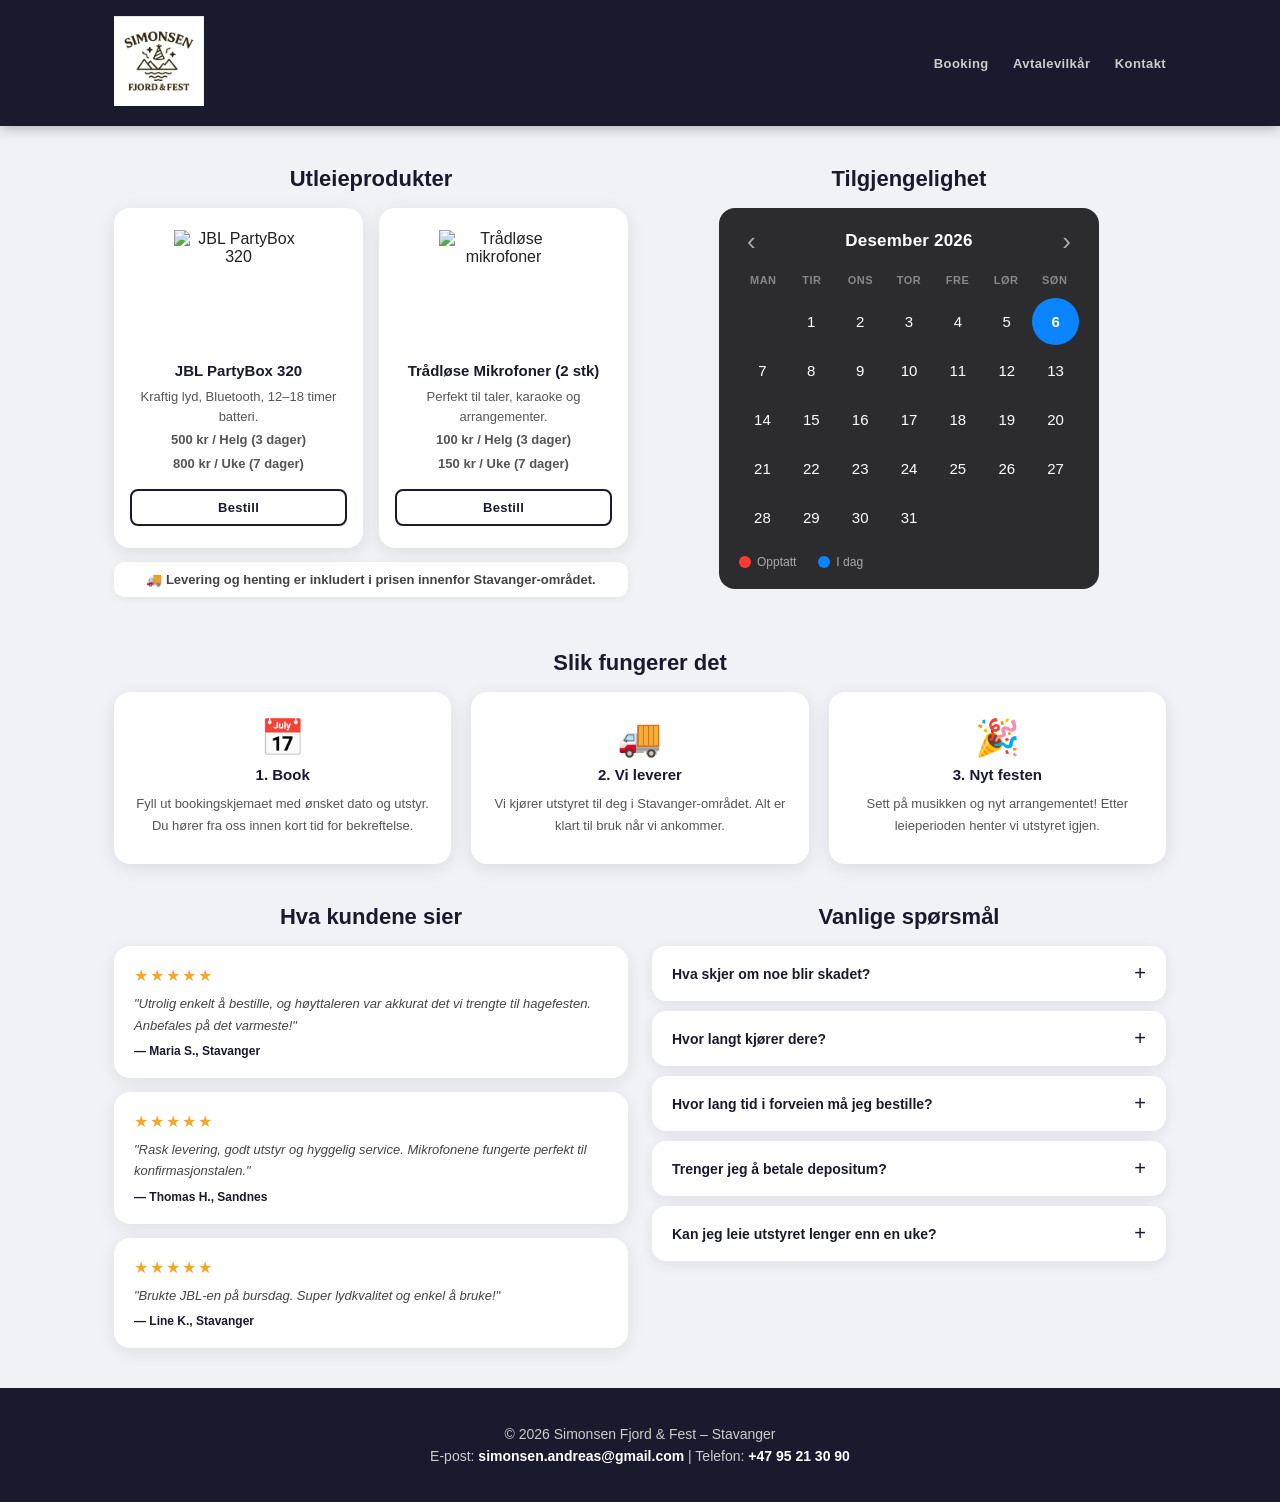
==== index.html @ 6d44a98d "Update index.html" ====
<!DOCTYPE html>
<html lang="no">

<head>
<meta charset="UTF-8">
<meta name="viewport" content="width=device-width, initial-scale=1.0">
<title>Simonsen Fjord & Fest – Utleie av lydutstyr</title>
<link rel="stylesheet" href="style.css?v=106">
<link rel="icon" type="image/png" href="logo.png">
</head>

<body>

<header>
<div class="header-container">
<a href="index.html">
<img src="logo.png" alt="Simonsen Fjord & Fest logo" class="logo">
</a>
<nav id="hoved-nav">
<a href="booking.html">Booking</a>
<a href="vilkar.html">Avtalevilkår</a>
<a href="#kontakt">Kontakt</a>
<button class="hamburger" id="hamburger" aria-label="Åpne meny" onclick="toggleMeny()">
<span></span><span></span><span></span>
</button>
</nav>
</div>
</header>

<div class="mobil-meny" id="mobil-meny">
<a href="booking.html" onclick="lukkMeny()">Booking</a>
<a href="vilkar.html" onclick="lukkMeny()">Avtalevilkår</a>
<a href="#kontakt" onclick="lukkMeny()">Kontakt</a>
</div>

<main>

<!-- RAD 1: Produkter + Kalender -->
<div class="rad topp-rad">
<section id="utleie">
<h2>Utleieprodukter</h2>
<div class="products">
<div class="product">
<img src="https://no.jbl.com/dw/image/v2/BFND_PRD/on/demandware.static/-/Sites-masterCatalog_Harman/default/dwc48660df/JBL_PARTYBOX_STAGE_320_HERO_2_47988_x3.png?sw=680&sh=680" alt="JBL PartyBox 320">
<h3>JBL PartyBox 320</h3>
<p>Kraftig lyd, Bluetooth, 12–18 timer batteri.</p>
<p class="price">500 kr / Helg (3 dager)</p>
<p class="price">800 kr / Uke (7 dager)</p>
<a href="booking.html" class="bestill-btn">Bestill</a>
</div>
<div class="product">
<img src="https://no.jbl.com/dw/image/v2/BFND_PRD/on/demandware.static/-/Sites-masterCatalog_Harman/default/dwb4c79b6f/JBL_PARTYBOX_WIRELESS_MIC_HERO_V1_48627_x1.png?sw=1605&sh=1605" alt="Trådløse mikrofoner">
<h3>Trådløse Mikrofoner (2 stk)</h3>
<p>Perfekt til taler, karaoke og arrangementer.</p>
<p class="price">100 kr / Helg (3 dager)</p>
<p class="price">150 kr / Uke (7 dager)</p>
<a href="booking.html" class="bestill-btn">Bestill</a>
</div>
</div>
<p class="delivery-summary">🚚 Levering og henting er inkludert i prisen innenfor Stavanger‑området.</p>
</section>

<section id="kalender" class="calendar">
<h2>Tilgjengelighet</h2>
<div class="apple-kalender" id="appleKalender">
<div class="kal-header">
<button class="kal-nav" id="kal-forrige">&#8249;</button>
<span class="kal-maaned-navn" id="kalMaanedNavn"></span>
<button class="kal-nav" id="kal-neste">&#8250;</button>
</div>
<div class="kal-ukedager">
<span>MAN</span><span>TIR</span><span>ONS</span>
<span>TOR</span><span>FRE</span><span>LØR</span><span>SØN</span>
</div>
<div class="kal-grid" id="kalGrid"></div>
<div class="kal-forklaring">
<span class="kal-dot rød"></span> Opptatt
<span class="kal-dot blå" style="margin-left:16px"></span> I dag
</div>
</div>
</section>
</div>

<!-- RAD 2: Slik fungerer det -->
<div class="rad">
<section id="slik" class="slik full">
<h2>Slik fungerer det</h2>
<div class="slik-grid">
<div class="slik-steg">
<div class="slik-ikon">📅</div>
<h3>1. Book</h3>
<p>Fyll ut bookingskjemaet med ønsket dato og utstyr. Du hører fra oss innen kort tid for bekreftelse.</p>
</div>
<div class="slik-steg">
<div class="slik-ikon">🚚</div>
<h3>2. Vi leverer</h3>
<p>Vi kjører utstyret til deg i Stavanger-området. Alt er klart til bruk når vi ankommer.</p>
</div>
<div class="slik-steg">
<div class="slik-ikon">🎉</div>
<h3>3. Nyt festen</h3>
<p>Sett på musikken og nyt arrangementet! Etter leieperioden henter vi utstyret igjen.</p>
</div>
</div>
</section>
</div>

<!-- RAD 3: Anmeldelser + FAQ -->
<div class="rad bunn-rad">
<section id="anmeldelser" class="anmeldelser">
<h2>Hva kundene sier</h2>
<div class="anmeldelser-kolonne">
<div class="anmeldelse">
<div class="stjerner">★★★★★</div>
<p class="sitat">"Utrolig enkelt å bestille, og høyttaleren var akkurat det vi trengte til hagefesten. Anbefales på det varmeste!"</p>
<p class="kunde">— Maria S., Stavanger</p>
</div>
<div class="anmeldelse">
<div class="stjerner">★★★★★</div>
<p class="sitat">"Rask levering, godt utstyr og hyggelig service. Mikrofonene fungerte perfekt til konfirmasjonstalen."</p>
<p class="kunde">— Thomas H., Sandnes</p>
</div>
<div class="anmeldelse">
<div class="stjerner">★★★★★</div>
<p class="sitat">"Brukte JBL-en på bursdag. Super lydkvalitet og enkel å bruke!"</p>
<p class="kunde">— Line K., Stavanger</p>
</div>
</div>
</section>

<section id="faq" class="faq">
<h2>Vanlige spørsmål</h2>
<div class="faq-liste">
<div class="faq-item">
<button class="faq-knapp" onclick="toggleFaq(this)">
<span>Hva skjer om noe blir skadet?</span>
<span class="faq-ikon">+</span>
</button>
<p class="faq-svar">Vi ber deg behandle utstyret varsomt. Skulle noe bli skadet under leieperioden, avtaler vi erstatning basert på skadeomfanget. Ta kontakt med oss så fort som mulig om noe skjer.</p>
</div>
<div class="faq-item">
<button class="faq-knapp" onclick="toggleFaq(this)">
<span>Hvor langt kjører dere?</span>
<span class="faq-ikon">+</span>
</button>
<p class="faq-svar">Vi leverer og henter innenfor Stavanger/Sandnes-området uten ekstra kostnad. For leveringer utenfor dette området tar vi kontakt for å avtale pris.</p>
</div>
<div class="faq-item">
<button class="faq-knapp" onclick="toggleFaq(this)">
<span>Hvor lang tid i forveien må jeg bestille?</span>
<span class="faq-ikon">+</span>
</button>
<p class="faq-svar">Vi anbefaler å booke minst 3–5 dager i forveien for å sikre tilgjengelighet og smidig levering. Sjekk kalenderen for ledige datoer.</p>
</div>
<div class="faq-item">
<button class="faq-knapp" onclick="toggleFaq(this)">
<span>Trenger jeg å betale depositum?</span>
<span class="faq-ikon">+</span>
</button>
<p class="faq-svar">Vi krever ikke depositum, men ber om bekreftelse av bestillingen via bookingskjemaet. Betaling skjer ved levering.</p>
</div>
<div class="faq-item">
<button class="faq-knapp" onclick="toggleFaq(this)">
<span>Kan jeg leie utstyret lenger enn en uke?</span>
<span class="faq-ikon">+</span>
</button>
<p class="faq-svar">Ja, det er mulig. Legg inn ønsket periode i bestillingsskjemaet — systemet beregner pris automatisk.</p>
</div>
</div>
</section>
</div>

</main>

<footer id="kontakt">
<p>© 2026 Simonsen Fjord & Fest – Stavanger</p>
<p>E-post: <a href="mailto:simonsen.andreas@gmail.com">simonsen.andreas@gmail.com</a> | Telefon: <a href="tel:+4795213090">+47 95 21 30 90</a></p>
</footer>

<script>
    /* ── FAQ ── */
    function toggleFaq(knapp) {
        const item = knapp.parentElement;
        const erAapen = item.classList.contains("aapen");
        document.querySelectorAll(".faq-item.aapen").forEach(i => i.classList.remove("aapen"));
        if (!erAapen) item.classList.add("aapen");
    }

    /* ── Hamburger-meny ── */
    function toggleMeny() {
        document.getElementById('mobil-meny').classList.toggle('aapen');
        document.getElementById('hamburger').classList.toggle('aapen');
    }
    function lukkMeny() {
        document.getElementById('mobil-meny').classList.remove('aapen');
        document.getElementById('hamburger').classList.remove('aapen');
    }
    document.addEventListener('click', function (e) {
        const meny = document.getElementById('mobil-meny');
        const btn  = document.getElementById('hamburger');
        if (meny.classList.contains('aapen') && !meny.contains(e.target) && !btn.contains(e.target)) {
            lukkMeny();
        }
    });

    /* ── Kalender ── */
    const API_URL = "https://simonsen-utleie-format.replit.app/api/bookings";
    const MAANEDER = ["januar","februar","mars","april","mai","juni",
                      "juli","august","september","oktober","november","desember"];

    let opptatteDatoer = [];
    let visAar, visMaaned;

    function datoNokkel(d) {
        return `${d.getFullYear()}-${String(d.getMonth()+1).padStart(2,"0")}-${String(d.getDate()).padStart(2,"0")}`;
    }
    function erOpptatt(nokkel) {
        return opptatteDatoer.some(b => nokkel >= b.startDate && nokkel <= b.endDate);
    }

    async function hentOpptatteDager() {
        try {
            const r = await fetch(API_URL);
            opptatteDatoer = await r.json();
        } catch (err) {
            console.error("Kunne ikke hente kalenderdata:", err);
        }
        tegnKalender();
    }

    function tegnKalender() {
        const grid   = document.getElementById('kalGrid');
        const tittel = document.getElementById('kalMaanedNavn');
        if (!grid || !tittel) return;
        grid.innerHTML = "";
        tittel.textContent = MAANEDER[visMaaned].charAt(0).toUpperCase() +
                              MAANEDER[visMaaned].slice(1) + " " + visAar;

        const idag       = new Date();
        const idagNokkel = datoNokkel(idag);
        const forsteDag  = new Date(visAar, visMaaned, 1);
        let offset = forsteDag.getDay() - 1;
        if (offset < 0) offset = 6;

        for (let i = 0; i < offset; i++) {
            const tom = document.createElement('div');
            tom.className = 'kal-dag tom';
            grid.appendChild(tom);
        }

        const dagerIMaaned = new Date(visAar, visMaaned + 1, 0).getDate();
        for (let dag = 1; dag <= dagerIMaaned; dag++) {
            const dato   = new Date(visAar, visMaaned, dag);
            const nokkel = datoNokkel(dato);
            const cell   = document.createElement('div');
            cell.className = 'kal-dag';
            cell.textContent = dag;
            if (erOpptatt(nokkel))           cell.classList.add('opptatt');
            else if (nokkel === idagNokkel)  cell.classList.add('idag');
            grid.appendChild(cell);
        }
    }

    document.addEventListener('DOMContentLoaded', function () {
        const no  = new Date();
        visAar    = no.getFullYear();
        visMaaned = no.getMonth();

        document.getElementById('kal-forrige').addEventListener('click', function () {
            visMaaned--; if (visMaaned < 0) { visMaaned = 11; visAar--; }
            tegnKalender();
        });
        document.getElementById('kal-neste').addEventListener('click', function () {
            visMaaned++; if (visMaaned > 11) { visMaaned = 0; visAar++; }
            tegnKalender();
        });

        hentOpptatteDager();
    });
</script>

</body>
</html>
---- style.css ----
/* ====== GLOBALT ====== */
* {
    box-sizing: border-box;
}

body {
    margin: 0;
    font-family: 'Segoe UI', Arial, sans-serif;
    background: #f0f2f5;
    color: #222;
}

/* ====== HEADER ====== */
header {
    background: #1a1a2e;
    padding: 16px 0;
    box-shadow: 0 3px 12px rgba(0, 0, 0, 0.25);
    margin-bottom: 40px;
    position: sticky;
    top: 0;
    z-index: 1000;
}

.header-container {
    max-width: 1100px;
    margin: 0 auto;
    padding: 0 24px;
    display: flex;
    justify-content: space-between;
    align-items: center;
}

.logo {
    width: 90px;
    height: auto;
}

/* ====== NAV ====== */
nav a {
    margin-left: 20px;
    text-decoration: none;
    color: #ccc;
    font-weight: 600;
    font-size: 13px;
    letter-spacing: 0.4px;
    transition: color 0.2s;
}

nav a:hover {
    color: #ffffff;
}

/* ====== RADER (innhold-wrapper) ====== */
.rad {
    max-width: 1100px;
    margin: 0 auto 40px auto;
    padding: 0 24px;
}

/* RAD 1: Produkter + Kalender */
.topp-rad {
    display: grid;
    grid-template-columns: 1fr 1fr;
    gap: 24px;
    align-items: start;
}

/* RAD 3: Anmeldelser + FAQ */
.bunn-rad {
    display: grid;
    grid-template-columns: 1fr 1fr;
    gap: 24px;
    align-items: start;
}

/* ====== SEKSJONSOVERSKRIFTER ====== */
section h2 {
    font-size: 22px;
    font-weight: 700;
    color: #1a1a2e;
    margin-top: 0;
    margin-bottom: 16px;
    text-align: center;
}

/* ====== PRODUKTER ====== */
.products {
    display: grid;
    grid-template-columns: 1fr 1fr;
    gap: 16px;
    margin-bottom: 14px;
}

.product {
    background: #ffffff;
    border-radius: 16px;
    padding: 22px 16px;
    box-shadow: 0 4px 18px rgba(0, 0, 0, 0.09);
    text-align: center;
    display: flex;
    flex-direction: column;
    align-items: center;
    transition: transform 0.2s, box-shadow 0.2s;
}

.product:hover {
    transform: translateY(-4px);
    box-shadow: 0 8px 28px rgba(0, 0, 0, 0.14);
}

.product img {
    width: auto;
    max-width: 130px;
    height: 120px;
    object-fit: contain;
    margin-bottom: 12px;
}

.product h3 {
    font-size: 15px;
    font-weight: 700;
    margin: 0 0 6px 0;
    color: #1a1a2e;
}

.product p {
    margin: 2px 0;
    font-size: 13px;
    line-height: 1.5;
    color: #555;
}

.price {
    font-weight: 700;
    font-size: 13px;
    color: #1a1a2e;
}

/* ====== LEVERINGSBESKJED ====== */
.delivery-summary {
    font-size: 13px;
    font-weight: 600;
    text-align: center;
    color: #444;
    background: #fff;
    border-radius: 10px;
    padding: 10px 14px;
    box-shadow: 0 2px 8px rgba(0, 0, 0, 0.06);
}

/* ====== BESTILL-KNAPP ====== */
.bestill-btn {
    display: block;
    margin-top: 14px;
    padding: 9px 0;
    font-size: 13px;
    font-weight: 700;
    border-radius: 8px;
    border: 2px solid #1a1a2e;
    background: #fff;
    color: #1a1a2e;
    cursor: pointer;
    width: 100%;
    text-align: center;
    text-decoration: none;
    letter-spacing: 0.3px;
    transition: background 0.2s, color 0.2s;
}

.bestill-btn:hover {
    background: #1a1a2e;
    color: #fff;
}

/* ====== KALENDER ====== */
.calendar > p {
    text-align: center;
    color: #666;
    font-size: 13px;
    margin-top: -8px;
    margin-bottom: 14px;
}

#utleieKalender {
    background: #fff;
    border-radius: 16px;
    padding: 16px;
    box-shadow: 0 4px 18px rgba(0, 0, 0, 0.09);
}

/* ====== SLIK FUNGERER DET ====== */
.slik.full {
    width: 100%;
}

.slik-ingress {
    text-align: center;
    color: #666;
    font-size: 14px;
    margin-top: -8px;
    margin-bottom: 20px;
}

.slik-grid {
    display: grid;
    grid-template-columns: 1fr 1fr 1fr;
    gap: 20px;
}

.slik-steg {
    background: #fff;
    border-radius: 16px;
    padding: 28px 20px;
    box-shadow: 0 4px 18px rgba(0, 0, 0, 0.09);
    text-align: center;
    display: flex;
    flex-direction: column;
    align-items: center;
    gap: 10px;
}

.slik-ikon {
    font-size: 36px;
    line-height: 1;
}

.slik-steg h3 {
    font-size: 15px;
    font-weight: 700;
    color: #1a1a2e;
    margin: 0;
}

.slik-steg p {
    font-size: 13px;
    line-height: 1.65;
    color: #555;
    margin: 0;
}

/* ====== ANMELDELSER ====== */
.anmeldelser-kolonne {
    display: flex;
    flex-direction: column;
    gap: 14px;
}

.anmeldelse {
    background: #ffffff;
    border-radius: 16px;
    padding: 20px;
    box-shadow: 0 4px 18px rgba(0, 0, 0, 0.08);
    display: flex;
    flex-direction: column;
    gap: 8px;
}

.stjerner {
    color: #f5a623;
    font-size: 16px;
    letter-spacing: 2px;
}

.sitat {
    font-size: 13px;
    line-height: 1.65;
    color: #444;
    margin: 0;
    font-style: italic;
}

.kunde {
    font-size: 12px;
    font-weight: 700;
    color: #1a1a2e;
    margin: 0;
}

/* ====== FAQ ====== */
.faq-ingress {
    text-align: center;
    color: #666;
    font-size: 13px;
    margin-top: -8px;
    margin-bottom: 16px;
}

.faq-liste {
    display: flex;
    flex-direction: column;
    gap: 10px;
}

.faq-item {
    background: #fff;
    border-radius: 14px;
    box-shadow: 0 3px 14px rgba(0, 0, 0, 0.08);
    overflow: hidden;
}

.faq-knapp {
    width: 100%;
    display: flex;
    justify-content: space-between;
    align-items: center;
    padding: 16px 20px;
    background: none;
    border: none;
    cursor: pointer;
    text-align: left;
    gap: 12px;
    font-family: inherit;
}

.faq-knapp span:first-child {
    font-size: 14px;
    font-weight: 700;
    color: #1a1a2e;
}

.faq-ikon {
    font-size: 20px;
    color: #1a1a2e;
    font-weight: 300;
    flex-shrink: 0;
    transition: transform 0.2s;
}

.faq-item.aapen .faq-ikon {
    transform: rotate(45deg);
}

.faq-svar {
    display: none;
    margin: 0;
    padding: 0 20px 16px 20px;
    font-size: 13px;
    line-height: 1.7;
    color: #555;
}

.faq-item.aapen .faq-svar {
    display: block;
}

/* ====== FOOTER ====== */
footer {
    background: #1a1a2e;
    color: #ccc;
    padding: 32px 20px;
    text-align: center;
    font-size: 14px;
}

footer p {
    margin: 6px 0;
}

footer a {
    color: #ffffff;
    text-decoration: none;
    font-weight: 600;
}

footer a:hover {
    text-decoration: underline;
}

/* ====== BOOKING-SIDE ====== */
.booking-side {
    max-width: 680px;
    margin: 48px auto 60px auto;
    padding: 0 24px;
}

.booking-side h1 {
    text-align: center;
    font-size: 28px;
    font-weight: 700;
    color: #1a1a2e;
    margin-bottom: 8px;
}

.booking-ingress {
    text-align: center;
    color: #666;
    font-size: 14px;
    margin-top: 0;
    margin-bottom: 36px;
}

.booking-form {
    background: #fff;
    border-radius: 20px;
    padding: 36px 40px;
    box-shadow: 0 4px 24px rgba(0, 0, 0, 0.1);
    display: flex;
    flex-direction: column;
    gap: 20px;
}

.form-rad {
    display: grid;
    grid-template-columns: 1fr 1fr;
    gap: 20px;
}

.form-felt {
    display: flex;
    flex-direction: column;
    gap: 6px;
}

.form-felt label {
    font-size: 13px;
    font-weight: 700;
    color: #1a1a2e;
}

.form-felt input,
.form-felt textarea {
    padding: 11px 14px;
    border: 1.5px solid #ddd;
    border-radius: 9px;
    font-size: 14px;
    color: #333;
    background: #fafafa;
    font-family: inherit;
    transition: border-color 0.2s;
    width: 100%;
    box-sizing: border-box;
}

.form-felt input:focus,
.form-felt textarea:focus {
    outline: none;
    border-color: #1a1a2e;
    background: #fff;
}

.form-felt textarea {
    resize: vertical;
}

.radio-gruppe {
    display: flex;
    flex-direction: column;
    gap: 10px;
    margin-top: 4px;
}

.radio-valg {
    display: flex;
    align-items: center;
    gap: 10px;
    font-size: 14px;
    color: #333;
    cursor: pointer;
}

.radio-valg input[type="radio"] {
    width: 17px;
    height: 17px;
    accent-color: #1a1a2e;
    flex-shrink: 0;
    padding: 0;
    border: none;
}

.send-btn {
    width: 100%;
    padding: 14px 0;
    background: #1a1a2e;
    color: #fff;
    border: none;
    border-radius: 10px;
    font-size: 15px;
    font-weight: 700;
    cursor: pointer;
    letter-spacing: 0.4px;
    transition: background 0.2s;
}

.send-btn:hover {
    background: #2e2e50;
}

.form-merknad {
    text-align: center;
    font-size: 12px;
    color: #aaa;
    margin: 0;
}

.form-merknad a {
    color: #1a1a2e;
}

/* ====== TAKKSIDE ====== */
.takk-side {
    max-width: 580px;
    margin: 80px auto 80px auto;
    padding: 0 24px;
    text-align: center;
}

.takk-ikon {
    font-size: 64px;
    margin-bottom: 20px;
}

.takk-side h1 {
    font-size: 28px;
    font-weight: 700;
    color: #1a1a2e;
    margin-bottom: 14px;
}

.takk-tekst {
    font-size: 16px;
    color: #555;
    line-height: 1.7;
    margin-bottom: 28px;
}

.takk-detaljer {
    background: #fff;
    border-radius: 16px;
    padding: 24px 28px;
    box-shadow: 0 4px 18px rgba(0, 0, 0, 0.09);
    margin-bottom: 32px;
    text-align: left;
}

.takk-detaljer p {
    font-size: 14px;
    color: #444;
    margin: 8px 0;
    line-height: 1.6;
}

.takk-detaljer a {
    color: #1a1a2e;
    font-weight: 700;
    text-decoration: none;
}

.takk-detaljer a:hover {
    text-decoration: underline;
}

.takk-hjem-btn {
    display: inline-block;
    padding: 13px 36px;
    background: #1a1a2e;
    color: #fff;
    border-radius: 10px;
    font-size: 15px;
    font-weight: 700;
    text-decoration: none;
    letter-spacing: 0.4px;
    transition: background 0.2s;
}

.takk-hjem-btn:hover {
    background: #2e2e50;
}

/* ====== RESPONSIV (mobil) ====== */
@media (max-width: 700px) {
    .topp-rad,
    .bunn-rad {
        grid-template-columns: 1fr;
    }

    .products,
    .slik-grid {
        grid-template-columns: 1fr;
    }

    nav a {
        margin-left: 10px;
        font-size: 12px;
    }

    .booking-form {
        padding: 24px 20px;
    }

    .form-rad {
        grid-template-columns: 1fr;
    }
}
/* ── Takk-side ─────────────────────────────── */
.takk-side {
    max-width: 600px;
    margin: 80px auto;
    padding: 48px 32px;
    text-align: center;
    background: #fff;
    border-radius: 12px;
    box-shadow: 0 4px 20px rgba(0,0,0,0.08);
}

.takk-ikon {
    font-size: 56px;
    margin-bottom: 16px;
}

.takk-side h1 {
    font-size: 28px;
    color: #1a1a2e;
    margin-bottom: 12px;
}

.takk-tekst {
    color: #555;
    font-size: 16px;
    line-height: 1.6;
    margin-bottom: 24px;
}

.takk-detaljer {
    background: #f7f7f9;
    border-radius: 8px;
    padding: 16px 20px;
    margin-bottom: 28px;
    text-align: left;
}

.takk-detaljer p {
    margin: 6px 0;
    font-size: 14px;
    color: #444;
}

.takk-hjem-btn {
    display: inline-block;
    background: #1a1a2e;
    color: #fff;
    padding: 12px 28px;
    border-radius: 6px;
    text-decoration: none;
    font-size: 15px;
    font-weight: 600;
    transition: background 0.2s;
}

.takk-hjem-btn:hover {
    background: #2e2e50;
}
/* ── Apple-kalender ─────────────────────── */
.apple-kalender {
    background: #2c2c2e;
    border-radius: 16px;
    padding: 20px;
    color: #fff;
    font-family: -apple-system, BlinkMacSystemFont, "Segoe UI", sans-serif;
    max-width: 380px;
    margin: 0 auto;
}

.kal-header {
    display: flex;
    align-items: center;
    justify-content: space-between;
    margin-bottom: 16px;
}

.kal-maaned-navn {
    font-size: 17px;
    font-weight: 700;
    color: #fff;
    letter-spacing: 0.2px;
}

.kal-nav {
    background: none;
    border: none;
    color: #aaa;
    font-size: 26px;
    cursor: pointer;
    padding: 0 8px;
    line-height: 1;
    transition: color 0.15s;
}
.kal-nav:hover { color: #fff; }

.kal-ukedager {
    display: grid;
    grid-template-columns: repeat(7, 1fr);
    margin-bottom: 8px;
}

.kal-ukedager span {
    text-align: center;
    font-size: 11px;
    font-weight: 600;
    color: #888;
    padding: 4px 0;
    text-transform: uppercase;
    letter-spacing: 0.5px;
}

.kal-grid {
    display: grid;
    grid-template-columns: repeat(7, 1fr);
    gap: 2px;
}

.kal-dag {
    aspect-ratio: 1;
    display: flex;
    align-items: center;
    justify-content: center;
    font-size: 15px;
    font-weight: 400;
    color: #fff;
    border-radius: 50%;
    cursor: default;
}

.kal-dag.tom { visibility: hidden; }

.kal-dag.idag {
    background: #0a84ff;
    color: #fff;
    font-weight: 700;
}

.kal-dag.opptatt {
    background: #ff3b30;
    color: #fff;
    font-weight: 600;
}

.kal-forklaring {
    display: flex;
    align-items: center;
    gap: 6px;
    margin-top: 14px;
    font-size: 12px;
    color: #aaa;
}

.kal-dot {
    width: 12px;
    height: 12px;
    border-radius: 50%;
    display: inline-block;
}
.kal-dot.rød  { background: #ff3b30; }
.kal-dot.blå  { background: #0a84ff; }

/* ── Hamburger-meny ─────────────────────── */
.hamburger {
    display: none;
    flex-direction: column;
    justify-content: space-between;
    width: 26px;
    height: 19px;
    background: none;
    border: none;
    cursor: pointer;
    padding: 0;
    z-index: 1001;
}

.hamburger span {
    display: block;
    height: 2.5px;
    background: #fff;
    border-radius: 2px;
    transition: all 0.25s ease;
    transform-origin: center;
}

.hamburger.aapen span:nth-child(1) { transform: translateY(8.5px) rotate(45deg); }
.hamburger.aapen span:nth-child(2) { opacity: 0; }
.hamburger.aapen span:nth-child(3) { transform: translateY(-8.5px) rotate(-45deg); }

.mobil-meny {
    display: none;
    flex-direction: column;
    background: #1a1a2e;
    padding: 8px 0;
    position: sticky;
    top: 60px;
    z-index: 999;
    border-top: 1px solid rgba(255,255,255,0.08);
}

.mobil-meny a {
    color: #ddd;
    text-decoration: none;
    padding: 13px 24px;
    font-size: 15px;
    font-weight: 500;
    border-bottom: 1px solid rgba(255,255,255,0.06);
    transition: background 0.15s;
}

.mobil-meny a:last-child { border-bottom: none; }
.mobil-meny a:hover { background: rgba(255,255,255,0.07); color: #fff; }

.mobil-meny.aapen { display: flex; }

@media (max-width: 768px) {
    #hoved-nav { display: none; }
    .hamburger { display: flex; }
}
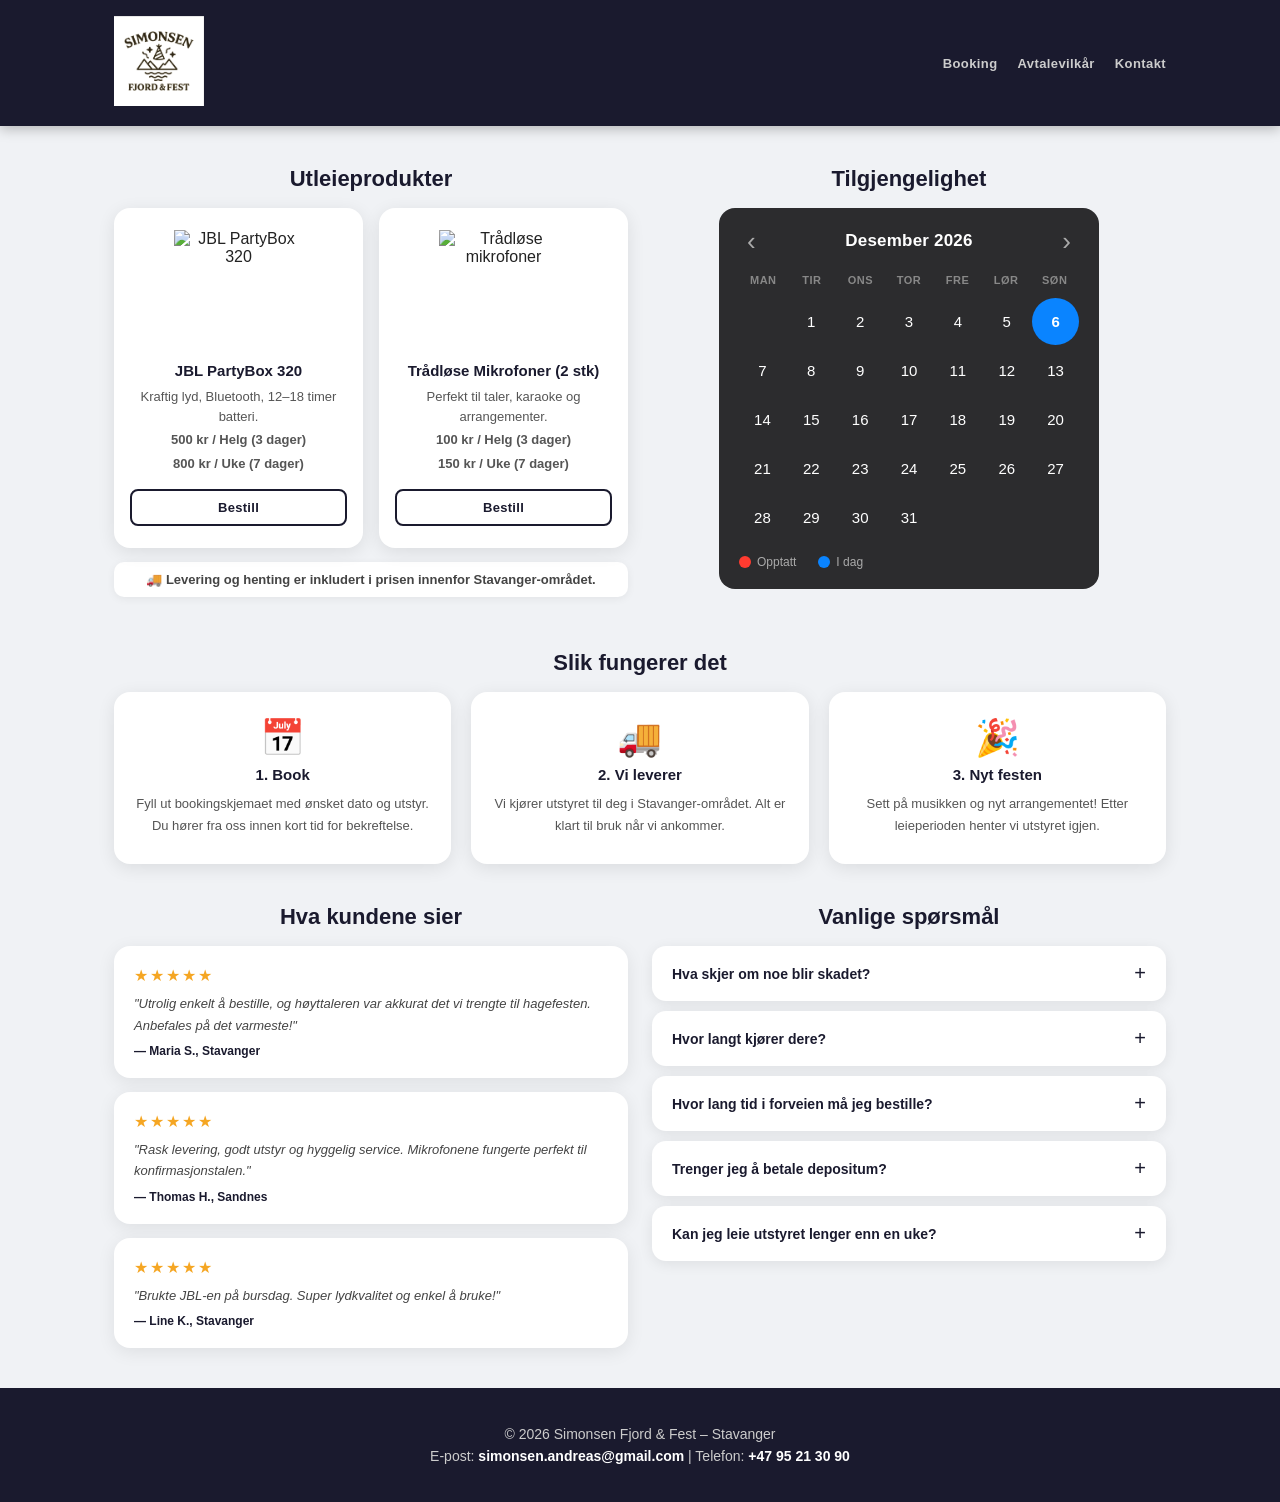
==== commit 3efbd798: "Add files via upload" ====
--- a/index.html
+++ b/index.html
@@ -1,283 +1,319 @@
-<!DOCTYPE html>
-<html lang="no">
-
-<head>
-<meta charset="UTF-8">
-<meta name="viewport" content="width=device-width, initial-scale=1.0">
-<title>Simonsen Fjord & Fest – Utleie av lydutstyr</title>
-<link rel="stylesheet" href="style.css?v=106">
-<link rel="icon" type="image/png" href="logo.png">
-</head>
-
-<body>
-
-<header>
-<div class="header-container">
-<a href="index.html">
-<img src="logo.png" alt="Simonsen Fjord & Fest logo" class="logo">
-</a>
-<nav id="hoved-nav">
-<a href="booking.html">Booking</a>
-<a href="vilkar.html">Avtalevilkår</a>
-<a href="#kontakt">Kontakt</a>
-<button class="hamburger" id="hamburger" aria-label="Åpne meny" onclick="toggleMeny()">
-<span></span><span></span><span></span>
-</button>
-</nav>
-</div>
-</header>
-
-<div class="mobil-meny" id="mobil-meny">
-<a href="booking.html" onclick="lukkMeny()">Booking</a>
-<a href="vilkar.html" onclick="lukkMeny()">Avtalevilkår</a>
-<a href="#kontakt" onclick="lukkMeny()">Kontakt</a>
-</div>
-
-<main>
-
-<!-- RAD 1: Produkter + Kalender -->
-<div class="rad topp-rad">
-<section id="utleie">
-<h2>Utleieprodukter</h2>
-<div class="products">
-<div class="product">
-<img src="https://no.jbl.com/dw/image/v2/BFND_PRD/on/demandware.static/-/Sites-masterCatalog_Harman/default/dwc48660df/JBL_PARTYBOX_STAGE_320_HERO_2_47988_x3.png?sw=680&sh=680" alt="JBL PartyBox 320">
-<h3>JBL PartyBox 320</h3>
-<p>Kraftig lyd, Bluetooth, 12–18 timer batteri.</p>
-<p class="price">500 kr / Helg (3 dager)</p>
-<p class="price">800 kr / Uke (7 dager)</p>
-<a href="booking.html" class="bestill-btn">Bestill</a>
-</div>
-<div class="product">
-<img src="https://no.jbl.com/dw/image/v2/BFND_PRD/on/demandware.static/-/Sites-masterCatalog_Harman/default/dwb4c79b6f/JBL_PARTYBOX_WIRELESS_MIC_HERO_V1_48627_x1.png?sw=1605&sh=1605" alt="Trådløse mikrofoner">
-<h3>Trådløse Mikrofoner (2 stk)</h3>
-<p>Perfekt til taler, karaoke og arrangementer.</p>
-<p class="price">100 kr / Helg (3 dager)</p>
-<p class="price">150 kr / Uke (7 dager)</p>
-<a href="booking.html" class="bestill-btn">Bestill</a>
-</div>
-</div>
-<p class="delivery-summary">🚚 Levering og henting er inkludert i prisen innenfor Stavanger‑området.</p>
-</section>
-
-<section id="kalender" class="calendar">
-<h2>Tilgjengelighet</h2>
-<div class="apple-kalender" id="appleKalender">
-<div class="kal-header">
-<button class="kal-nav" id="kal-forrige">&#8249;</button>
-<span class="kal-maaned-navn" id="kalMaanedNavn"></span>
-<button class="kal-nav" id="kal-neste">&#8250;</button>
-</div>
-<div class="kal-ukedager">
-<span>MAN</span><span>TIR</span><span>ONS</span>
-<span>TOR</span><span>FRE</span><span>LØR</span><span>SØN</span>
-</div>
-<div class="kal-grid" id="kalGrid"></div>
-<div class="kal-forklaring">
-<span class="kal-dot rød"></span> Opptatt
-<span class="kal-dot blå" style="margin-left:16px"></span> I dag
-</div>
-</div>
-</section>
-</div>
-
-<!-- RAD 2: Slik fungerer det -->
-<div class="rad">
-<section id="slik" class="slik full">
-<h2>Slik fungerer det</h2>
-<div class="slik-grid">
-<div class="slik-steg">
-<div class="slik-ikon">📅</div>
-<h3>1. Book</h3>
-<p>Fyll ut bookingskjemaet med ønsket dato og utstyr. Du hører fra oss innen kort tid for bekreftelse.</p>
-</div>
-<div class="slik-steg">
-<div class="slik-ikon">🚚</div>
-<h3>2. Vi leverer</h3>
-<p>Vi kjører utstyret til deg i Stavanger-området. Alt er klart til bruk når vi ankommer.</p>
-</div>
-<div class="slik-steg">
-<div class="slik-ikon">🎉</div>
-<h3>3. Nyt festen</h3>
-<p>Sett på musikken og nyt arrangementet! Etter leieperioden henter vi utstyret igjen.</p>
-</div>
-</div>
-</section>
-</div>
-
-<!-- RAD 3: Anmeldelser + FAQ -->
-<div class="rad bunn-rad">
-<section id="anmeldelser" class="anmeldelser">
-<h2>Hva kundene sier</h2>
-<div class="anmeldelser-kolonne">
-<div class="anmeldelse">
-<div class="stjerner">★★★★★</div>
-<p class="sitat">"Utrolig enkelt å bestille, og høyttaleren var akkurat det vi trengte til hagefesten. Anbefales på det varmeste!"</p>
-<p class="kunde">— Maria S., Stavanger</p>
-</div>
-<div class="anmeldelse">
-<div class="stjerner">★★★★★</div>
-<p class="sitat">"Rask levering, godt utstyr og hyggelig service. Mikrofonene fungerte perfekt til konfirmasjonstalen."</p>
-<p class="kunde">— Thomas H., Sandnes</p>
-</div>
-<div class="anmeldelse">
-<div class="stjerner">★★★★★</div>
-<p class="sitat">"Brukte JBL-en på bursdag. Super lydkvalitet og enkel å bruke!"</p>
-<p class="kunde">— Line K., Stavanger</p>
-</div>
-</div>
-</section>
-
-<section id="faq" class="faq">
-<h2>Vanlige spørsmål</h2>
-<div class="faq-liste">
-<div class="faq-item">
-<button class="faq-knapp" onclick="toggleFaq(this)">
-<span>Hva skjer om noe blir skadet?</span>
-<span class="faq-ikon">+</span>
-</button>
-<p class="faq-svar">Vi ber deg behandle utstyret varsomt. Skulle noe bli skadet under leieperioden, avtaler vi erstatning basert på skadeomfanget. Ta kontakt med oss så fort som mulig om noe skjer.</p>
-</div>
-<div class="faq-item">
-<button class="faq-knapp" onclick="toggleFaq(this)">
-<span>Hvor langt kjører dere?</span>
-<span class="faq-ikon">+</span>
-</button>
-<p class="faq-svar">Vi leverer og henter innenfor Stavanger/Sandnes-området uten ekstra kostnad. For leveringer utenfor dette området tar vi kontakt for å avtale pris.</p>
-</div>
-<div class="faq-item">
-<button class="faq-knapp" onclick="toggleFaq(this)">
-<span>Hvor lang tid i forveien må jeg bestille?</span>
-<span class="faq-ikon">+</span>
-</button>
-<p class="faq-svar">Vi anbefaler å booke minst 3–5 dager i forveien for å sikre tilgjengelighet og smidig levering. Sjekk kalenderen for ledige datoer.</p>
-</div>
-<div class="faq-item">
-<button class="faq-knapp" onclick="toggleFaq(this)">
-<span>Trenger jeg å betale depositum?</span>
-<span class="faq-ikon">+</span>
-</button>
-<p class="faq-svar">Vi krever ikke depositum, men ber om bekreftelse av bestillingen via bookingskjemaet. Betaling skjer ved levering.</p>
-</div>
-<div class="faq-item">
-<button class="faq-knapp" onclick="toggleFaq(this)">
-<span>Kan jeg leie utstyret lenger enn en uke?</span>
-<span class="faq-ikon">+</span>
-</button>
-<p class="faq-svar">Ja, det er mulig. Legg inn ønsket periode i bestillingsskjemaet — systemet beregner pris automatisk.</p>
-</div>
-</div>
-</section>
-</div>
-
-</main>
-
-<footer id="kontakt">
-<p>© 2026 Simonsen Fjord & Fest – Stavanger</p>
-<p>E-post: <a href="mailto:simonsen.andreas@gmail.com">simonsen.andreas@gmail.com</a> | Telefon: <a href="tel:+4795213090">+47 95 21 30 90</a></p>
-</footer>
-
-<script>
-    /* ── FAQ ── */
-    function toggleFaq(knapp) {
-        const item = knapp.parentElement;
-        const erAapen = item.classList.contains("aapen");
-        document.querySelectorAll(".faq-item.aapen").forEach(i => i.classList.remove("aapen"));
-        if (!erAapen) item.classList.add("aapen");
-    }
-
-    /* ── Hamburger-meny ── */
-    function toggleMeny() {
-        document.getElementById('mobil-meny').classList.toggle('aapen');
-        document.getElementById('hamburger').classList.toggle('aapen');
-    }
-    function lukkMeny() {
-        document.getElementById('mobil-meny').classList.remove('aapen');
-        document.getElementById('hamburger').classList.remove('aapen');
-    }
-    document.addEventListener('click', function (e) {
-        const meny = document.getElementById('mobil-meny');
-        const btn  = document.getElementById('hamburger');
-        if (meny.classList.contains('aapen') && !meny.contains(e.target) && !btn.contains(e.target)) {
-            lukkMeny();
-        }
-    });
-
-    /* ── Kalender ── */
-    const API_URL = "https://simonsen-utleie-format.replit.app/api/bookings";
-    const MAANEDER = ["januar","februar","mars","april","mai","juni",
-                      "juli","august","september","oktober","november","desember"];
-
-    let opptatteDatoer = [];
-    let visAar, visMaaned;
-
-    function datoNokkel(d) {
-        return `${d.getFullYear()}-${String(d.getMonth()+1).padStart(2,"0")}-${String(d.getDate()).padStart(2,"0")}`;
-    }
-    function erOpptatt(nokkel) {
-        return opptatteDatoer.some(b => nokkel >= b.startDate && nokkel <= b.endDate);
-    }
-
-    async function hentOpptatteDager() {
-        try {
-            const r = await fetch(API_URL);
-            opptatteDatoer = await r.json();
-        } catch (err) {
-            console.error("Kunne ikke hente kalenderdata:", err);
-        }
-        tegnKalender();
-    }
-
-    function tegnKalender() {
-        const grid   = document.getElementById('kalGrid');
-        const tittel = document.getElementById('kalMaanedNavn');
-        if (!grid || !tittel) return;
-        grid.innerHTML = "";
-        tittel.textContent = MAANEDER[visMaaned].charAt(0).toUpperCase() +
-                              MAANEDER[visMaaned].slice(1) + " " + visAar;
-
-        const idag       = new Date();
-        const idagNokkel = datoNokkel(idag);
-        const forsteDag  = new Date(visAar, visMaaned, 1);
-        let offset = forsteDag.getDay() - 1;
-        if (offset < 0) offset = 6;
-
-        for (let i = 0; i < offset; i++) {
-            const tom = document.createElement('div');
-            tom.className = 'kal-dag tom';
-            grid.appendChild(tom);
-        }
-
-        const dagerIMaaned = new Date(visAar, visMaaned + 1, 0).getDate();
-        for (let dag = 1; dag <= dagerIMaaned; dag++) {
-            const dato   = new Date(visAar, visMaaned, dag);
-            const nokkel = datoNokkel(dato);
-            const cell   = document.createElement('div');
-            cell.className = 'kal-dag';
-            cell.textContent = dag;
-            if (erOpptatt(nokkel))           cell.classList.add('opptatt');
-            else if (nokkel === idagNokkel)  cell.classList.add('idag');
-            grid.appendChild(cell);
-        }
-    }
-
-    document.addEventListener('DOMContentLoaded', function () {
-        const no  = new Date();
-        visAar    = no.getFullYear();
-        visMaaned = no.getMonth();
-
-        document.getElementById('kal-forrige').addEventListener('click', function () {
-            visMaaned--; if (visMaaned < 0) { visMaaned = 11; visAar--; }
-            tegnKalender();
-        });
-        document.getElementById('kal-neste').addEventListener('click', function () {
-            visMaaned++; if (visMaaned > 11) { visMaaned = 0; visAar++; }
-            tegnKalender();
-        });
-
-        hentOpptatteDager();
-    });
-</script>
-
-</body>
-</html>
+<!DOCTYPE html>
+<html lang="no">
+
+<head>
+<meta charset="UTF-8">
+<meta name="viewport" content="width=device-width, initial-scale=1.0">
+<title>Simonsen Fjord & Fest – Utleie av lydutstyr</title>
+<link rel="stylesheet" href="style.css?v=106">
+<link rel="icon" type="image/png" href="logo.png">
+</head>
+
+<body>
+
+<header>
+<div class="header-container">
+<a href="index.html">
+<img src="logo.png" alt="Simonsen Fjord & Fest logo" class="logo">
+</a>
+<nav id="hoved-nav">
+<a href="booking.html">Booking</a>
+<a href="vilkar.html">Avtalevilkår</a>
+<a href="#kontakt">Kontakt</a>
+<button class="hamburger" id="hamburger" aria-label="Åpne meny" onclick="toggleMeny()">
+<span></span><span></span><span></span>
+</button>
+</nav>
+</div>
+</header>
+
+<div class="mobil-meny" id="mobil-meny">
+<a href="booking.html" onclick="lukkMeny()">Booking</a>
+<a href="vilkar.html" onclick="lukkMeny()">Avtalevilkår</a>
+<a href="#kontakt" onclick="lukkMeny()">Kontakt</a>
+</div>
+
+<main>
+
+<!-- RAD 1: Produkter + Kalender -->
+<div class="rad topp-rad">
+<section id="utleie">
+<h2>Utleieprodukter</h2>
+<div class="products">
+<div class="product">
+<img src="https://no.jbl.com/dw/image/v2/BFND_PRD/on/demandware.static/-/Sites-masterCatalog_Harman/default/dwc48660df/JBL_PARTYBOX_STAGE_320_HERO_2_47988_x3.png?sw=680&sh=680" alt="JBL PartyBox 320">
+<h3>JBL PartyBox 320</h3>
+<p>Kraftig lyd, Bluetooth, 12–18 timer batteri.</p>
+<p class="price">500 kr / Helg (3 dager)</p>
+<p class="price">800 kr / Uke (7 dager)</p>
+<a href="booking.html" class="bestill-btn">Bestill</a>
+</div>
+<div class="product">
+<img src="https://no.jbl.com/dw/image/v2/BFND_PRD/on/demandware.static/-/Sites-masterCatalog_Harman/default/dwb4c79b6f/JBL_PARTYBOX_WIRELESS_MIC_HERO_V1_48627_x1.png?sw=1605&sh=1605" alt="Trådløse mikrofoner">
+<h3>Trådløse Mikrofoner (2 stk)</h3>
+<p>Perfekt til taler, karaoke og arrangementer.</p>
+<p class="price">100 kr / Helg (3 dager)</p>
+<p class="price">150 kr / Uke (7 dager)</p>
+<a href="booking.html" class="bestill-btn">Bestill</a>
+</div>
+</div>
+<p class="delivery-summary">🚚 Levering og henting er inkludert i prisen innenfor Stavanger‑området.</p>
+</section>
+
+<section id="kalender" class="calendar">
+<h2>Tilgjengelighet</h2>
+<div class="apple-kalender" id="appleKalender">
+<div class="kal-header">
+<button class="kal-nav" id="kal-forrige">&#8249;</button>
+<span class="kal-maaned-navn" id="kalMaanedNavn"></span>
+<button class="kal-nav" id="kal-neste">&#8250;</button>
+</div>
+<div class="kal-ukedager">
+<span>MAN</span><span>TIR</span><span>ONS</span>
+<span>TOR</span><span>FRE</span><span>LØR</span><span>SØN</span>
+</div>
+<div class="kal-grid" id="kalGrid"></div>
+<div class="kal-forklaring">
+<span class="kal-dot rød"></span> Opptatt
+<span class="kal-dot blå" style="margin-left:16px"></span> I dag
+</div>
+</div>
+</section>
+</div>
+
+<!-- RAD 2: Slik fungerer det -->
+<div class="rad">
+<section id="slik" class="slik full">
+<h2>Slik fungerer det</h2>
+<div class="slik-grid">
+<div class="slik-steg">
+<div class="slik-ikon">📅</div>
+<h3>1. Book</h3>
+<p>Fyll ut bookingskjemaet med ønsket dato og utstyr. Du hører fra oss innen kort tid for bekreftelse.</p>
+</div>
+<div class="slik-steg">
+<div class="slik-ikon">🚚</div>
+<h3>2. Vi leverer</h3>
+<p>Vi kjører utstyret til deg i Stavanger-området. Alt er klart til bruk når vi ankommer.</p>
+</div>
+<div class="slik-steg">
+<div class="slik-ikon">🎉</div>
+<h3>3. Nyt festen</h3>
+<p>Sett på musikken og nyt arrangementet! Etter leieperioden henter vi utstyret igjen.</p>
+</div>
+</div>
+</section>
+</div>
+
+<!-- RAD 3: Anmeldelser + FAQ -->
+<div class="rad bunn-rad">
+<section id="anmeldelser" class="anmeldelser">
+<h2>Hva kundene sier</h2>
+<div class="anmeldelser-kolonne" id="anmeldelserListe">
+    <!-- Fylles automatisk fra API. Reserveinnhold vises om API feiler. -->
+    <div class="anmeldelse reserve">
+        <div class="stjerner">★★★★★</div>
+        <p class="sitat">"Utrolig enkelt å bestille, og høyttaleren var akkurat det vi trengte til hagefesten. Anbefales på det varmeste!"</p>
+        <p class="kunde">— Maria S., Stavanger</p>
+    </div>
+    <div class="anmeldelse reserve">
+        <div class="stjerner">★★★★★</div>
+        <p class="sitat">"Rask levering, godt utstyr og hyggelig service. Mikrofonene fungerte perfekt til konfirmasjonstalen."</p>
+        <p class="kunde">— Thomas H., Sandnes</p>
+    </div>
+    <div class="anmeldelse reserve">
+        <div class="stjerner">★★★★★</div>
+        <p class="sitat">"Brukte JBL-en på bursdag. Super lydkvalitet og enkel å bruke!"</p>
+        <p class="kunde">— Line K., Stavanger</p>
+    </div>
+</div>
+</section>
+
+<section id="faq" class="faq">
+<h2>Vanlige spørsmål</h2>
+<div class="faq-liste">
+<div class="faq-item">
+<button class="faq-knapp" onclick="toggleFaq(this)">
+<span>Hva skjer om noe blir skadet?</span>
+<span class="faq-ikon">+</span>
+</button>
+<p class="faq-svar">Vi ber deg behandle utstyret varsomt. Skulle noe bli skadet under leieperioden, avtaler vi erstatning basert på skadeomfanget. Ta kontakt med oss så fort som mulig om noe skjer.</p>
+</div>
+<div class="faq-item">
+<button class="faq-knapp" onclick="toggleFaq(this)">
+<span>Hvor langt kjører dere?</span>
+<span class="faq-ikon">+</span>
+</button>
+<p class="faq-svar">Vi leverer og henter innenfor Stavanger/Sandnes-området uten ekstra kostnad. For leveringer utenfor dette området tar vi kontakt for å avtale pris.</p>
+</div>
+<div class="faq-item">
+<button class="faq-knapp" onclick="toggleFaq(this)">
+<span>Hvor lang tid i forveien må jeg bestille?</span>
+<span class="faq-ikon">+</span>
+</button>
+<p class="faq-svar">Vi anbefaler å booke minst 3–5 dager i forveien for å sikre tilgjengelighet og smidig levering. Sjekk kalenderen for ledige datoer.</p>
+</div>
+<div class="faq-item">
+<button class="faq-knapp" onclick="toggleFaq(this)">
+<span>Trenger jeg å betale depositum?</span>
+<span class="faq-ikon">+</span>
+</button>
+<p class="faq-svar">Vi krever ikke depositum, men ber om bekreftelse av bestillingen via bookingskjemaet. Betaling skjer ved levering.</p>
+</div>
+<div class="faq-item">
+<button class="faq-knapp" onclick="toggleFaq(this)">
+<span>Kan jeg leie utstyret lenger enn en uke?</span>
+<span class="faq-ikon">+</span>
+</button>
+<p class="faq-svar">Ja, det er mulig. Legg inn ønsket periode i bestillingsskjemaet — systemet beregner pris automatisk.</p>
+</div>
+</div>
+</section>
+</div>
+
+</main>
+
+<footer id="kontakt">
+<p>© 2026 Simonsen Fjord & Fest – Stavanger</p>
+<p>E-post: <a href="mailto:simonsen.andreas@gmail.com">simonsen.andreas@gmail.com</a> | Telefon: <a href="tel:+4795213090">+47 95 21 30 90</a></p>
+</footer>
+
+<script>
+    /* ── FAQ ── */
+    function toggleFaq(knapp) {
+        const item = knapp.parentElement;
+        const erAapen = item.classList.contains("aapen");
+        document.querySelectorAll(".faq-item.aapen").forEach(i => i.classList.remove("aapen"));
+        if (!erAapen) item.classList.add("aapen");
+    }
+
+    /* ── Hamburger-meny ── */
+    function toggleMeny() {
+        document.getElementById('mobil-meny').classList.toggle('aapen');
+        document.getElementById('hamburger').classList.toggle('aapen');
+    }
+    function lukkMeny() {
+        document.getElementById('mobil-meny').classList.remove('aapen');
+        document.getElementById('hamburger').classList.remove('aapen');
+    }
+    document.addEventListener('click', function (e) {
+        const meny = document.getElementById('mobil-meny');
+        const btn  = document.getElementById('hamburger');
+        if (meny.classList.contains('aapen') && !meny.contains(e.target) && !btn.contains(e.target)) {
+            lukkMeny();
+        }
+    });
+
+    /* ── Anmeldelser fra API ── */
+    const STJERNER = ['', '★', '★★', '★★★', '★★★★', '★★★★★'];
+
+    async function hentAnmeldelser() {
+        try {
+            const r = await fetch('https://simonsen-utleie-format.replit.app/api/reviews');
+            if (!r.ok) return;
+            const liste = await r.json();
+            if (!liste || liste.length === 0) return; // behold reserve-anmeldelsene
+
+            const beholder = document.getElementById('anmeldelserListe');
+            // Fjern reserve-anmeldelsene
+            beholder.querySelectorAll('.reserve').forEach(el => el.remove());
+
+            liste.forEach(function(a) {
+                const div = document.createElement('div');
+                div.className = 'anmeldelse';
+                div.innerHTML =
+                    '<div class="stjerner">' + (STJERNER[a.rating] || '★★★★★') + '</div>' +
+                    '<p class="sitat">"' + tekstSikker(a.comment) + '"</p>' +
+                    '<p class="kunde">— ' + tekstSikker(a.customerName) + '</p>';
+                beholder.appendChild(div);
+            });
+        } catch (e) {
+            // API ikke tilgjengelig — reserve-anmeldelsene vises som de er
+        }
+    }
+
+    function tekstSikker(str) {
+        const div = document.createElement('div');
+        div.textContent = str;
+        return div.innerHTML;
+    }
+
+    /* ── Kalender ── */
+    const API_URL = "https://simonsen-utleie-format.replit.app/api/bookings";
+    const MAANEDER = ["januar","februar","mars","april","mai","juni",
+                      "juli","august","september","oktober","november","desember"];
+
+    let opptatteDatoer = [];
+    let visAar, visMaaned;
+
+    function datoNokkel(d) {
+        return `${d.getFullYear()}-${String(d.getMonth()+1).padStart(2,"0")}-${String(d.getDate()).padStart(2,"0")}`;
+    }
+    function erOpptatt(nokkel) {
+        return opptatteDatoer.some(b => nokkel >= b.startDate && nokkel <= b.endDate);
+    }
+
+    async function hentOpptatteDager() {
+        try {
+            const r = await fetch(API_URL);
+            opptatteDatoer = await r.json();
+        } catch (err) {
+            console.error("Kunne ikke hente kalenderdata:", err);
+        }
+        tegnKalender();
+    }
+
+    function tegnKalender() {
+        const grid   = document.getElementById('kalGrid');
+        const tittel = document.getElementById('kalMaanedNavn');
+        if (!grid || !tittel) return;
+        grid.innerHTML = "";
+        tittel.textContent = MAANEDER[visMaaned].charAt(0).toUpperCase() +
+                              MAANEDER[visMaaned].slice(1) + " " + visAar;
+
+        const idag       = new Date();
+        const idagNokkel = datoNokkel(idag);
+        const forsteDag  = new Date(visAar, visMaaned, 1);
+        let offset = forsteDag.getDay() - 1;
+        if (offset < 0) offset = 6;
+
+        for (let i = 0; i < offset; i++) {
+            const tom = document.createElement('div');
+            tom.className = 'kal-dag tom';
+            grid.appendChild(tom);
+        }
+
+        const dagerIMaaned = new Date(visAar, visMaaned + 1, 0).getDate();
+        for (let dag = 1; dag <= dagerIMaaned; dag++) {
+            const dato   = new Date(visAar, visMaaned, dag);
+            const nokkel = datoNokkel(dato);
+            const cell   = document.createElement('div');
+            cell.className = 'kal-dag';
+            cell.textContent = dag;
+            if (erOpptatt(nokkel))           cell.classList.add('opptatt');
+            else if (nokkel === idagNokkel)  cell.classList.add('idag');
+            grid.appendChild(cell);
+        }
+    }
+
+    document.addEventListener('DOMContentLoaded', function () {
+        const no  = new Date();
+        visAar    = no.getFullYear();
+        visMaaned = no.getMonth();
+
+        document.getElementById('kal-forrige').addEventListener('click', function () {
+            visMaaned--; if (visMaaned < 0) { visMaaned = 11; visAar--; }
+            tegnKalender();
+        });
+        document.getElementById('kal-neste').addEventListener('click', function () {
+            visMaaned++; if (visMaaned > 11) { visMaaned = 0; visAar++; }
+            tegnKalender();
+        });
+
+        hentOpptatteDager();
+        hentAnmeldelser();
+    });
+</script>
+
+</body>
+</html>
--- a/style.css
+++ b/style.css
@@ -36,6 +36,11 @@
 }
 
 /* ====== NAV ====== */
+nav {
+    display: flex;
+    align-items: center;
+}
+
 nav a {
     margin-left: 20px;
     text-decoration: none;
@@ -496,102 +501,97 @@
     color: #1a1a2e;
 }
 
-/* ====== TAKKSIDE ====== */
-.takk-side {
-    max-width: 580px;
-    margin: 80px auto 80px auto;
+/* ====== VILKÅR-SIDE ====== */
+.vilkar {
+    max-width: 720px;
+    margin: 48px auto 80px auto;
     padding: 0 24px;
-    text-align: center;
-}
-
-.takk-ikon {
-    font-size: 64px;
-    margin-bottom: 20px;
-}
-
-.takk-side h1 {
-    font-size: 28px;
-    font-weight: 700;
-    color: #1a1a2e;
-    margin-bottom: 14px;
-}
-
-.takk-tekst {
+}
+
+.vilkar h1 {
+    font-size: 26px;
+    font-weight: 700;
+    color: #1a1a2e;
+    margin-bottom: 28px;
+}
+
+.vilkar h2 {
     font-size: 16px;
-    color: #555;
-    line-height: 1.7;
-    margin-bottom: 28px;
-}
-
-.takk-detaljer {
-    background: #fff;
-    border-radius: 16px;
-    padding: 24px 28px;
-    box-shadow: 0 4px 18px rgba(0, 0, 0, 0.09);
-    margin-bottom: 32px;
+    font-weight: 700;
+    color: #1a1a2e;
+    margin-top: 28px;
+    margin-bottom: 6px;
     text-align: left;
 }
 
-.takk-detaljer p {
-    font-size: 14px;
+.vilkar p,
+.vilkar ul {
+    font-size: 14px;
+    line-height: 1.75;
     color: #444;
-    margin: 8px 0;
-    line-height: 1.6;
-}
-
-.takk-detaljer a {
-    color: #1a1a2e;
-    font-weight: 700;
-    text-decoration: none;
-}
-
-.takk-detaljer a:hover {
-    text-decoration: underline;
-}
-
-.takk-hjem-btn {
-    display: inline-block;
-    padding: 13px 36px;
-    background: #1a1a2e;
-    color: #fff;
-    border-radius: 10px;
+    margin: 0 0 8px 0;
+}
+
+.vilkar ul {
+    padding-left: 20px;
+}
+.vilkar ul {
+    padding-left: 20px;
+    list-style-type: disc;
+}
+
+.vilkar ul li {
+    font-size: 14px;
+    line-height: 1.75;
+    color: #444;
+    margin-bottom: 4px;
+}
+
+.vilkar ul li::marker {
+    color: #1a1a2e;
+    font-size: 16px;
+}
+/* ====== PRIS-BOKS (booking) ====== */
+.pris-boks {
+    background: #f4f6ff;
+    border: 1.5px solid #c5cef0;
+    border-radius: 12px;
+    padding: 16px 20px;
+}
+
+.pris-linje {
+    font-size: 14px;
+    color: #333;
+    margin-bottom: 4px;
+}
+
+.pris-detalj {
+    font-size: 13px;
+    color: #666;
+}
+
+.pris-total {
     font-size: 15px;
     font-weight: 700;
-    text-decoration: none;
-    letter-spacing: 0.4px;
-    transition: background 0.2s;
-}
-
-.takk-hjem-btn:hover {
-    background: #2e2e50;
-}
-
-/* ====== RESPONSIV (mobil) ====== */
-@media (max-width: 700px) {
-    .topp-rad,
-    .bunn-rad {
-        grid-template-columns: 1fr;
-    }
-
-    .products,
-    .slik-grid {
-        grid-template-columns: 1fr;
-    }
-
-    nav a {
-        margin-left: 10px;
-        font-size: 12px;
-    }
-
-    .booking-form {
-        padding: 24px 20px;
-    }
-
-    .form-rad {
-        grid-template-columns: 1fr;
-    }
-}
-/* ── Takk-side ─────────────────────────────── */
+    color: #1a1a2e;
+    margin-top: 10px;
+    padding-top: 10px;
+    border-top: 1px solid #c5cef0;
+}
+
+.pris-merknad {
+    font-size: 12px;
+    color: #999;
+    margin: 8px 0 0 0;
+}
+
+.dato-merknad {
+    font-size: 12px;
+    color: #888;
+    margin: -10px 0 0 0;
+}
+
+/* ====== TAKK-SIDE ====== */
 .takk-side {
     max-width: 600px;
     margin: 80px auto;
@@ -649,7 +649,8 @@
 .takk-hjem-btn:hover {
     background: #2e2e50;
 }
-/* ── Apple-kalender ─────────────────────── */
+
+/* ====== APPLE-KALENDER ====== */
 .apple-kalender {
     background: #2c2c2e;
     border-radius: 16px;
@@ -752,7 +753,7 @@
 .kal-dot.rød  { background: #ff3b30; }
 .kal-dot.blå  { background: #0a84ff; }
 
-/* ── Hamburger-meny ─────────────────────── */
+/* ====== HAMBURGER-MENY ====== */
 .hamburger {
     display: none;
     flex-direction: column;
@@ -763,6 +764,7 @@
     border: none;
     cursor: pointer;
     padding: 0;
+    margin-left: 16px;
     z-index: 1001;
 }
 
@@ -805,7 +807,28 @@
 
 .mobil-meny.aapen { display: flex; }
 
+/* ====== RESPONSIV (mobil) ====== */
 @media (max-width: 768px) {
-    #hoved-nav { display: none; }
-    .hamburger { display: flex; }
-}
+    #hoved-nav a { display: none; }
+    .hamburger   { display: flex; }
+}
+
+@media (max-width: 700px) {
+    .topp-rad,
+    .bunn-rad {
+        grid-template-columns: 1fr;
+    }
+
+    .products,
+    .slik-grid {
+        grid-template-columns: 1fr;
+    }
+
+    .booking-form {
+        padding: 24px 20px;
+    }
+
+    .form-rad {
+        grid-template-columns: 1fr;
+    }
+}
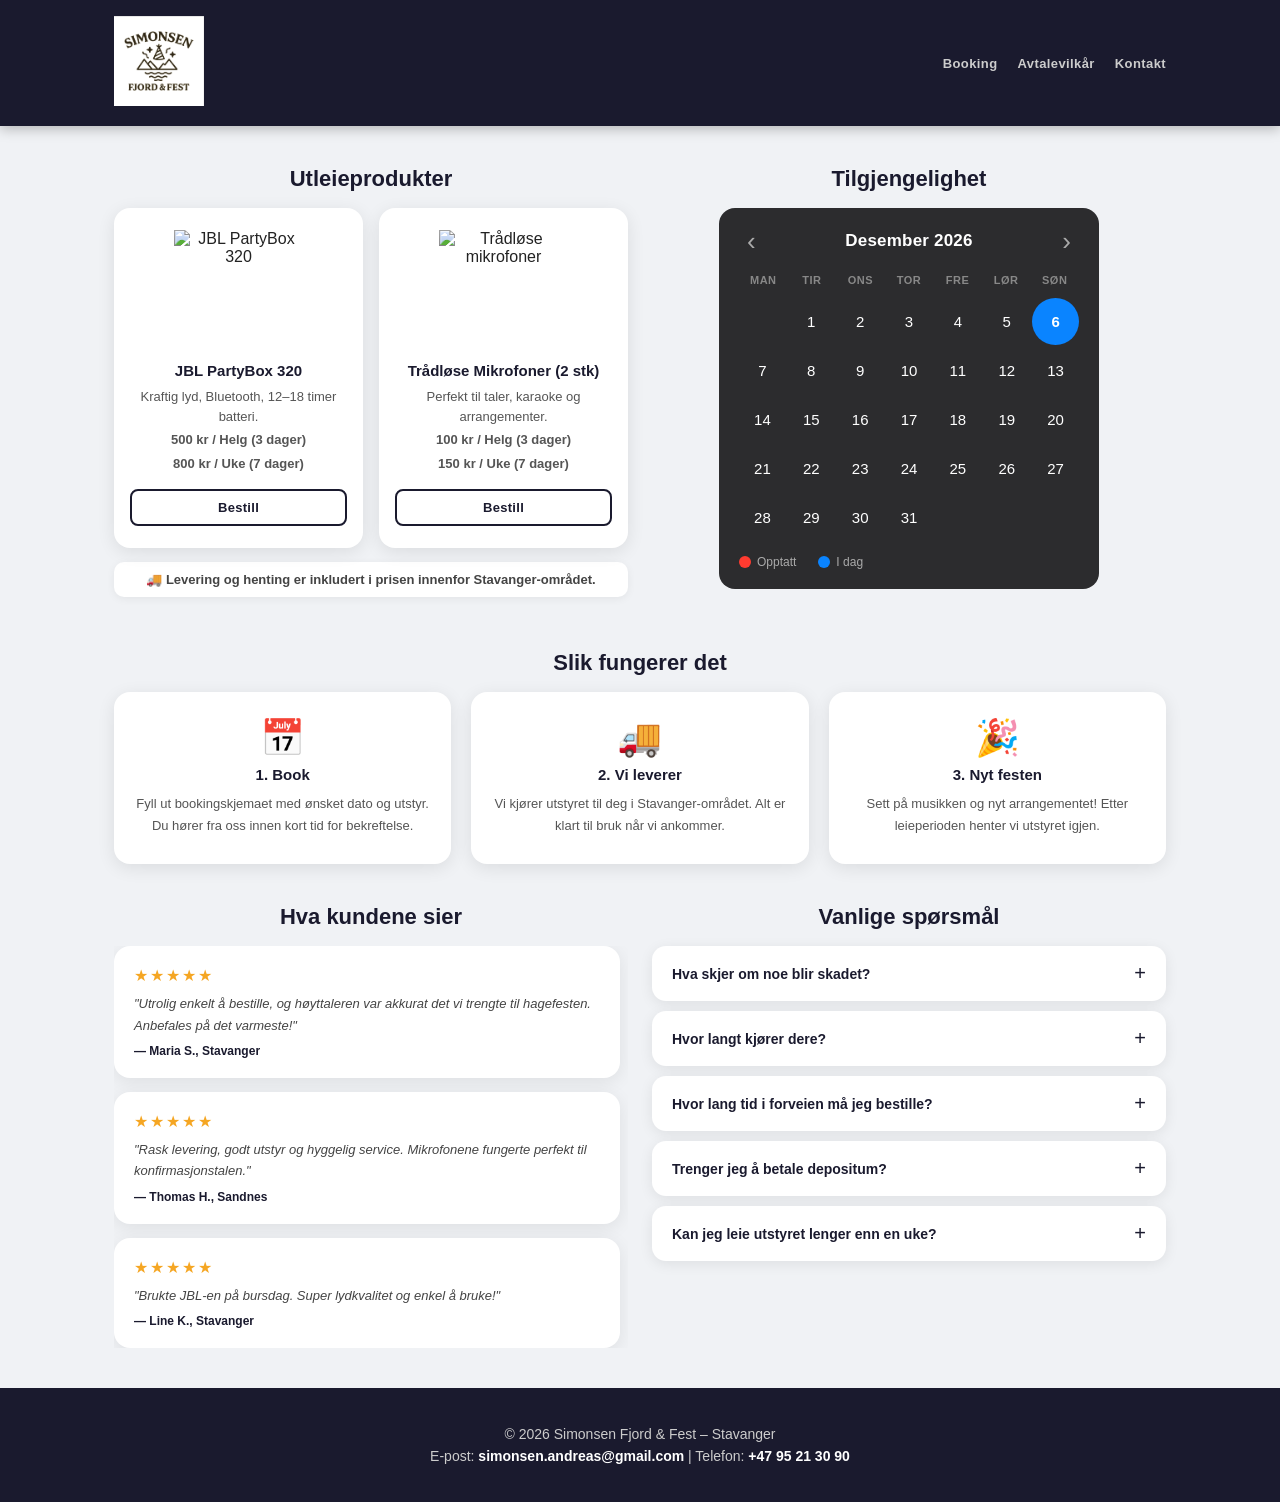
==== commit fa73c101: "Add files via upload" ====
--- a/index.html
+++ b/index.html
@@ -7,6 +7,25 @@
 <title>Simonsen Fjord & Fest – Utleie av lydutstyr</title>
 <link rel="stylesheet" href="style.css?v=106">
 <link rel="icon" type="image/png" href="logo.png">
+<style>
+    #anmeldelserListe {
+        max-height: 420px;
+        overflow-y: auto;
+        padding-right: 8px;
+        scrollbar-width: thin;
+        scrollbar-color: #ccc transparent;
+    }
+    #anmeldelserListe::-webkit-scrollbar {
+        width: 6px;
+    }
+    #anmeldelserListe::-webkit-scrollbar-track {
+        background: transparent;
+    }
+    #anmeldelserListe::-webkit-scrollbar-thumb {
+        background-color: #ccc;
+        border-radius: 10px;
+    }
+</style>
 </head>
 
 <body>
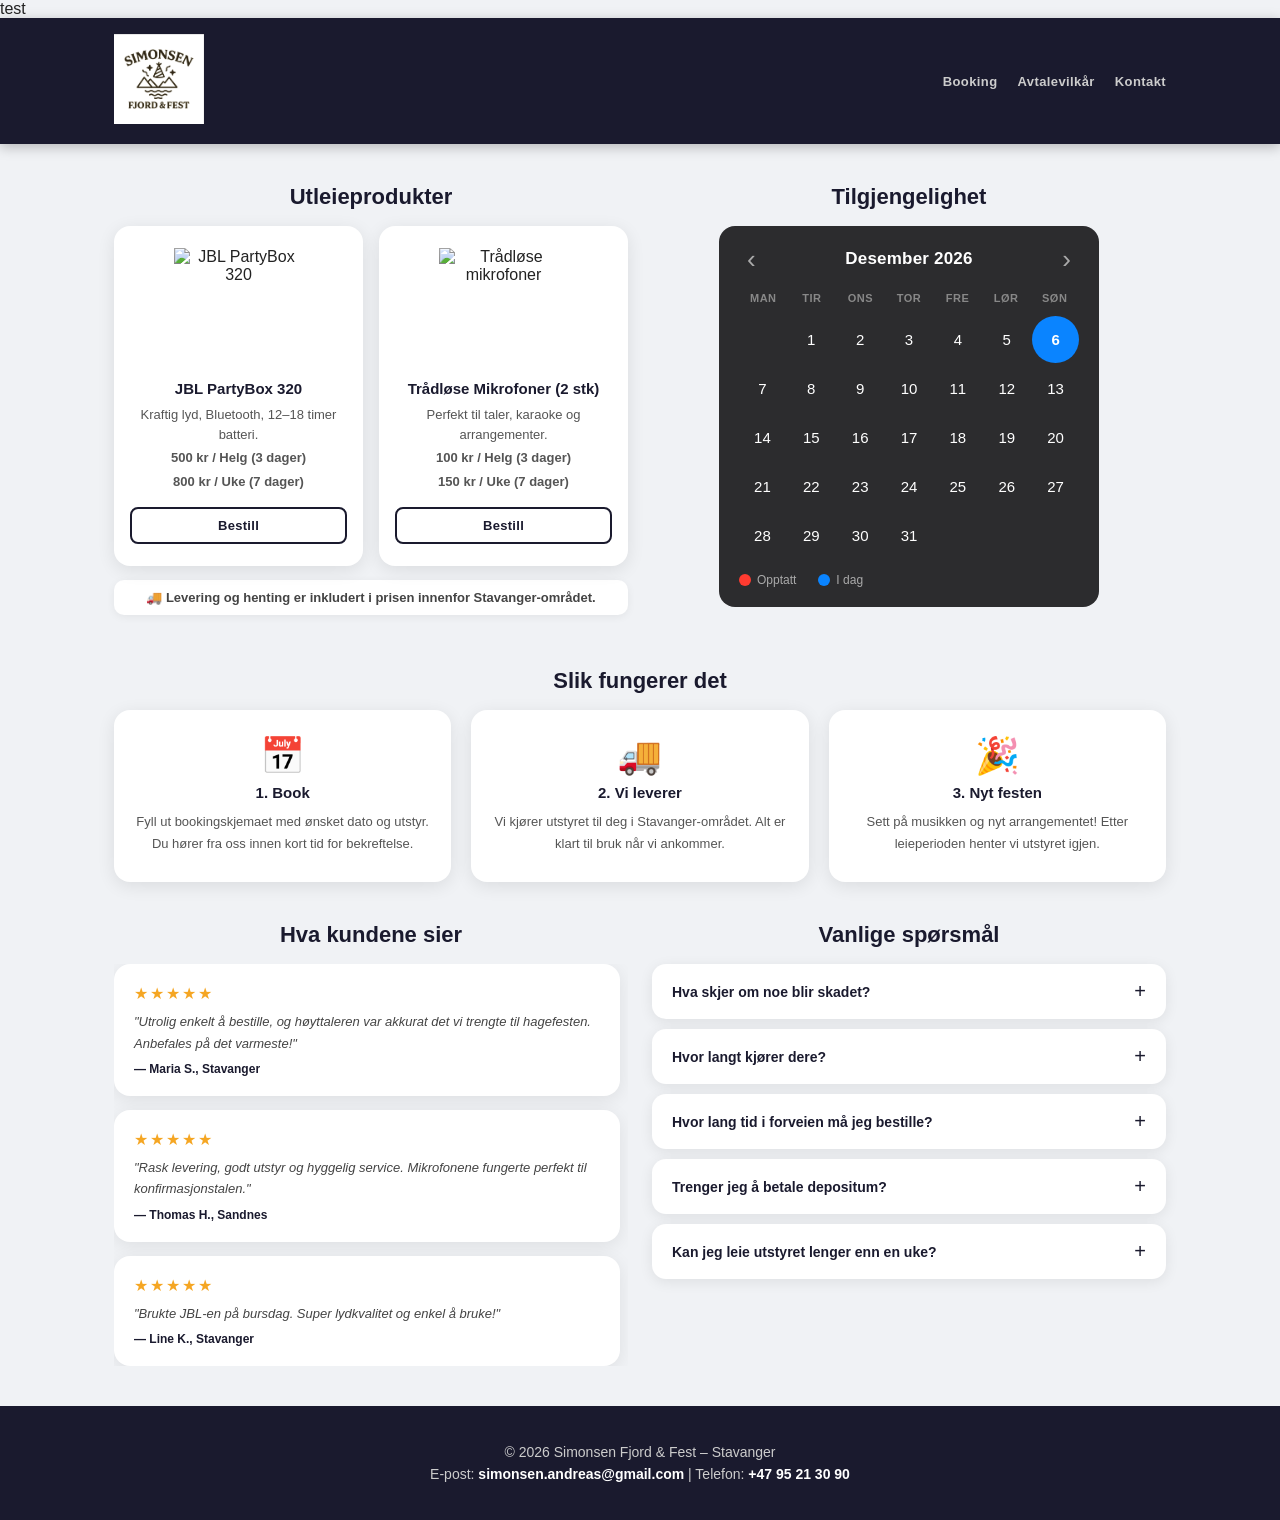
==== commit 979e20f4: "Update index.html" ====
--- a/index.html
+++ b/index.html
@@ -1,6 +1,6 @@
 <!DOCTYPE html>
 <html lang="no">
-
+test
 <head>
 <meta charset="UTF-8">
 <meta name="viewport" content="width=device-width, initial-scale=1.0">
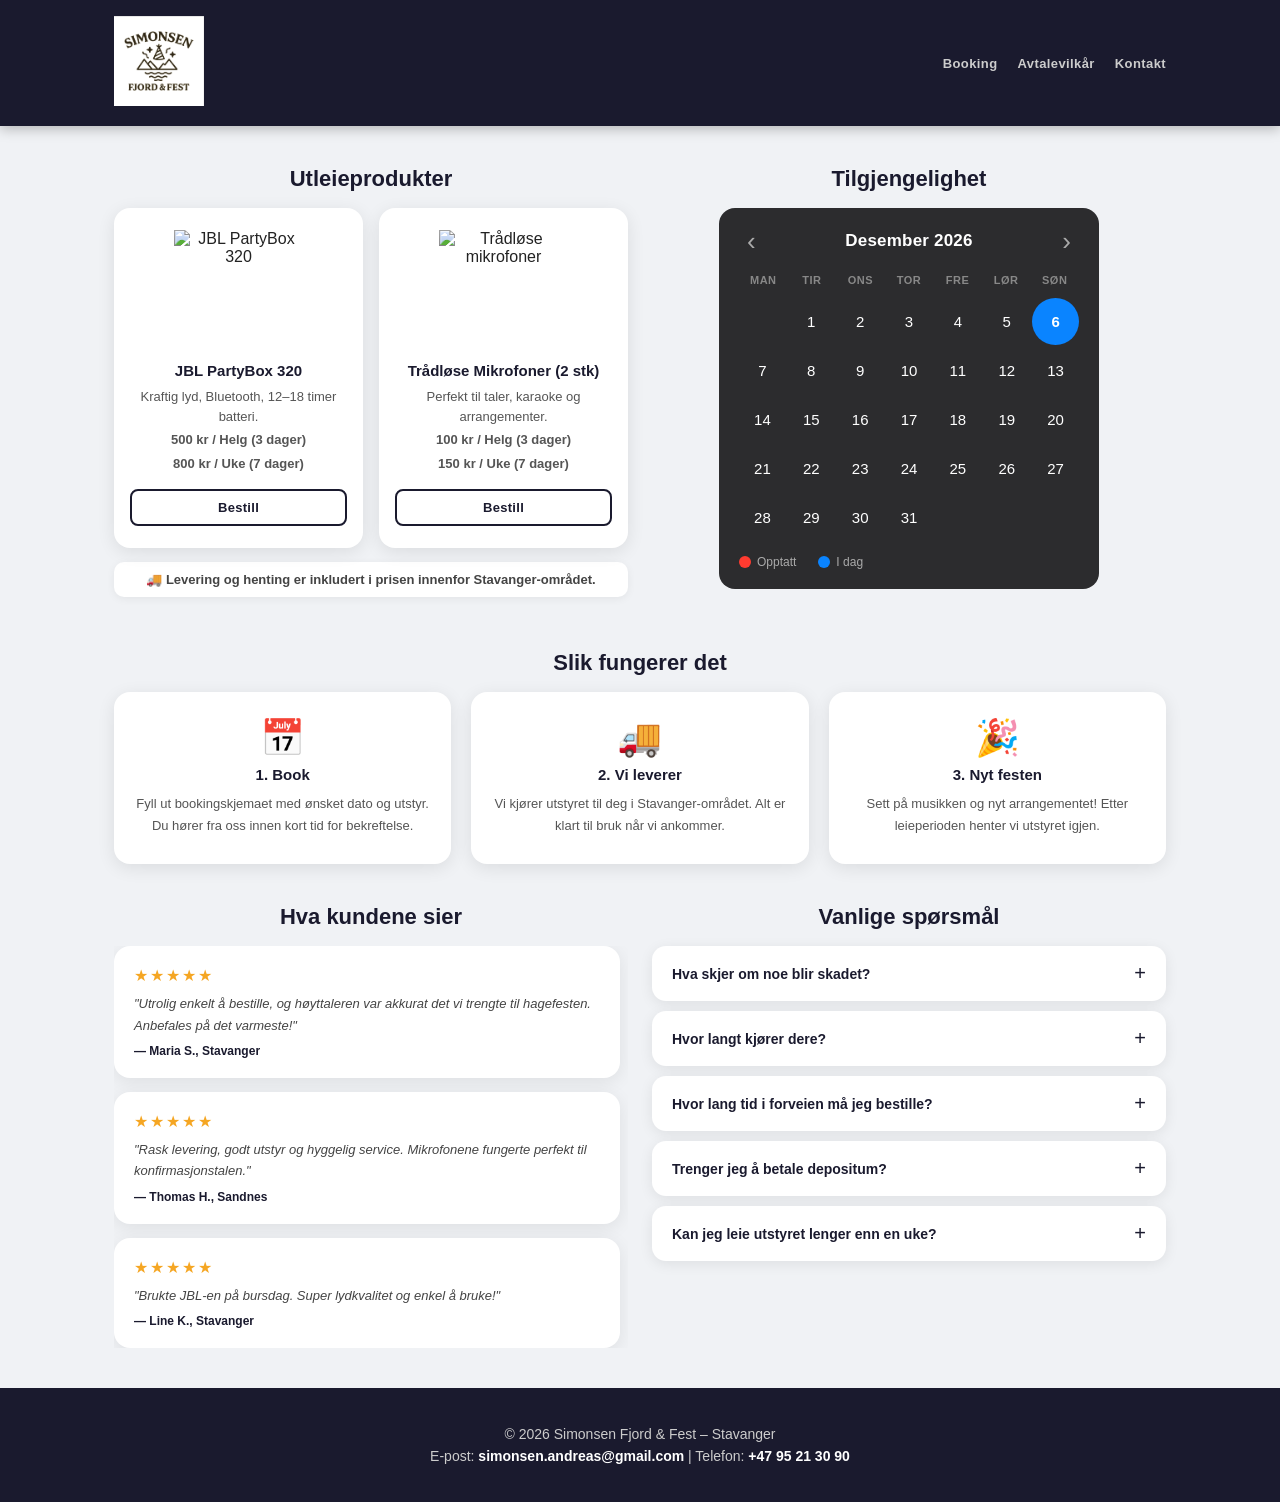
==== commit 360b0f79: "Update index.html" ====
--- a/index.html
+++ b/index.html
@@ -1,6 +1,5 @@
 <!DOCTYPE html>
 <html lang="no">
-test
 <head>
 <meta charset="UTF-8">
 <meta name="viewport" content="width=device-width, initial-scale=1.0">
